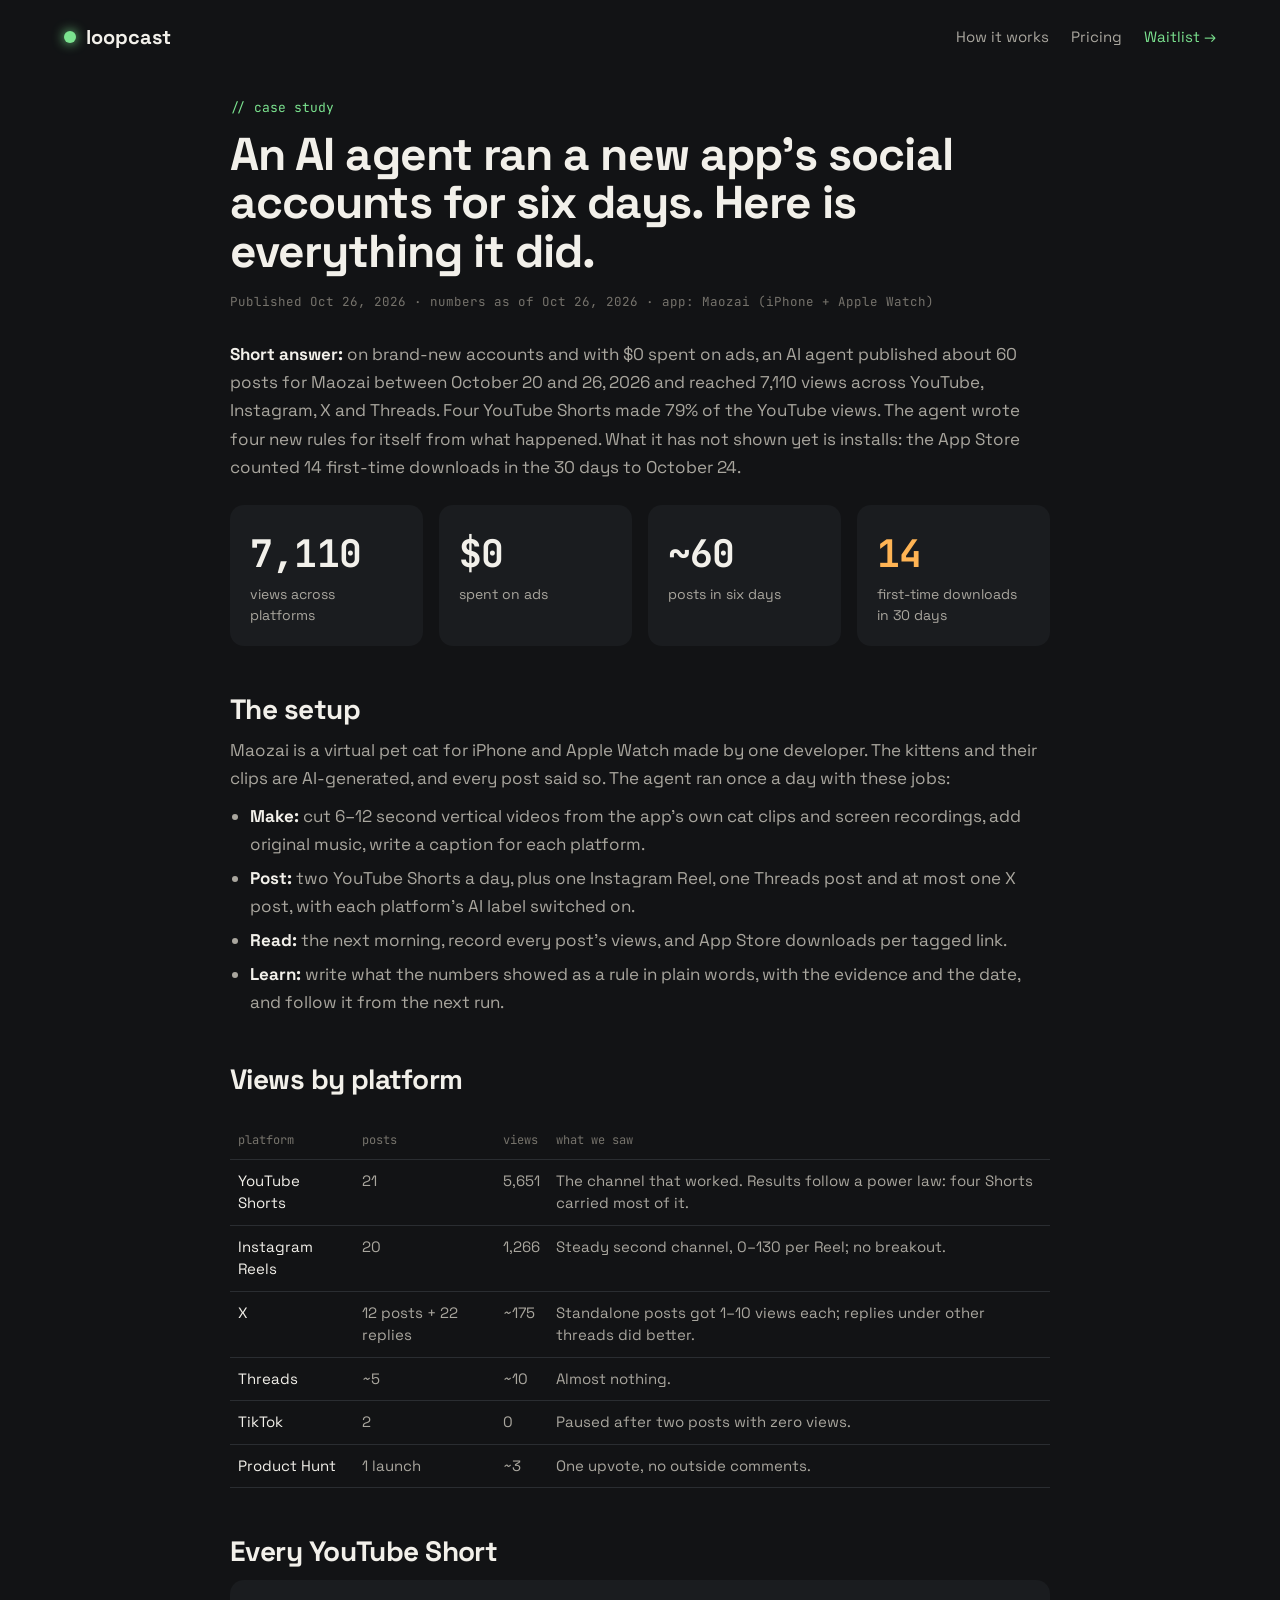
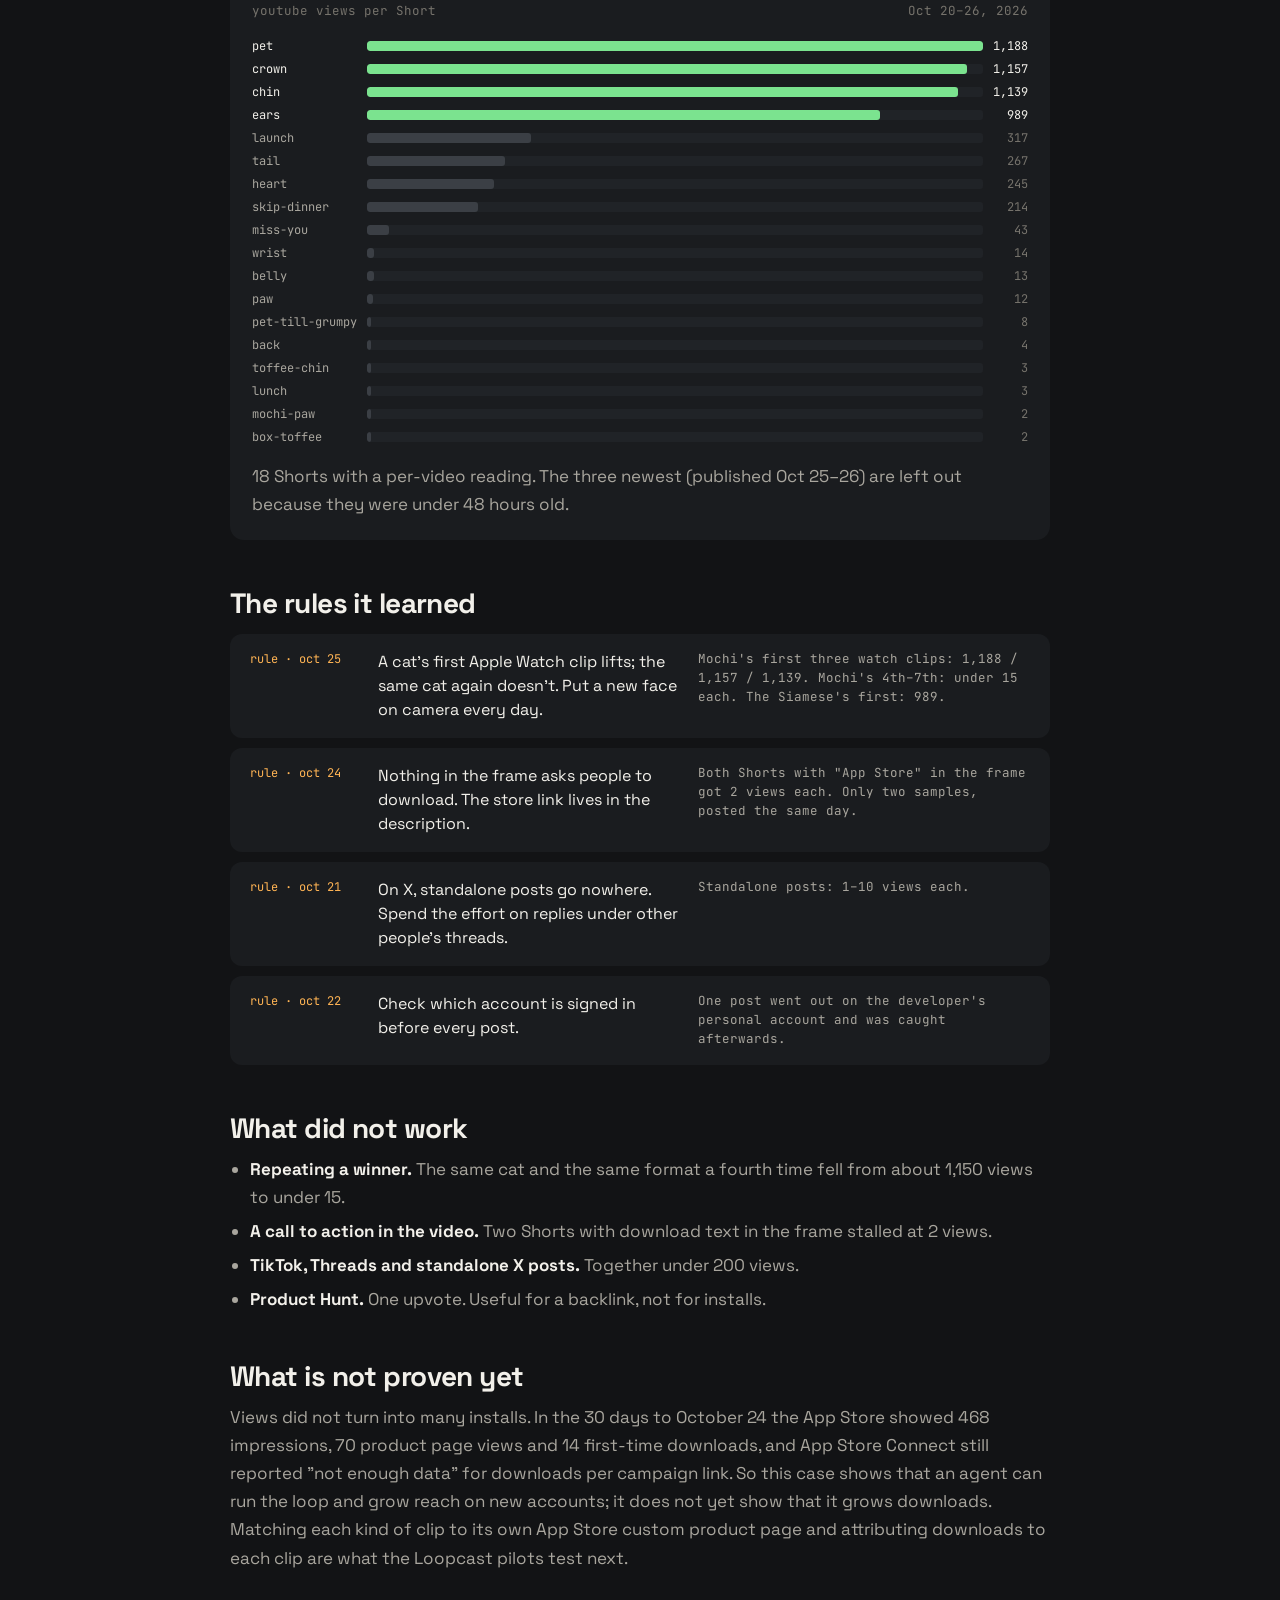
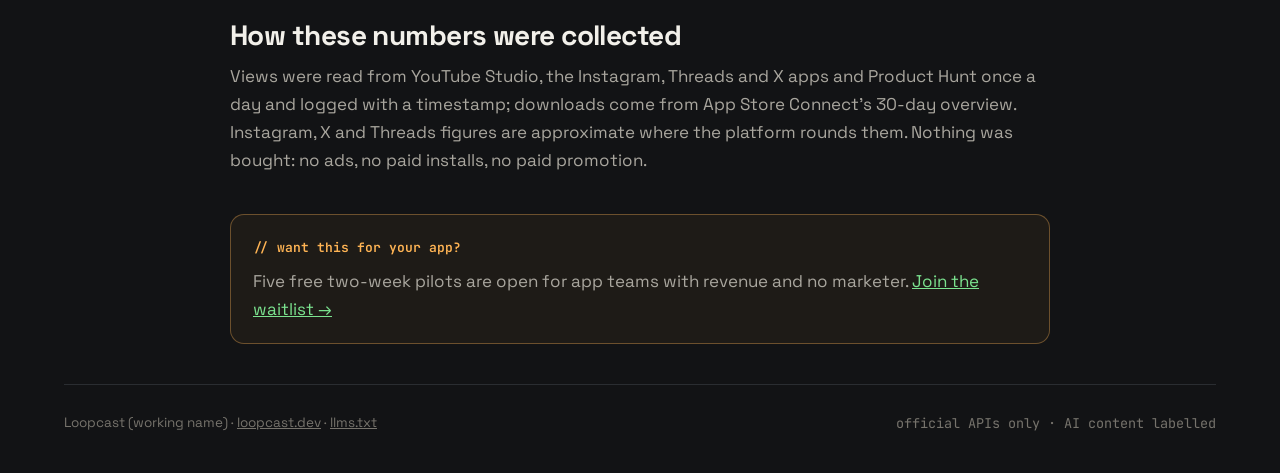
==== maozai-case-study.html @ e82ed178 "feat: SEO and GEO for loopcast.dev FAQ from one source into page, FAQPage JSON-LD and llms.txt; robo" ====
<!doctype html>
<html lang="en">
<head>
<meta charset="utf-8">
<meta name="viewport" content="width=device-width, initial-scale=1">
<title>Maozai case study: an AI agent ran a new app's socials</title>
<meta name="description" content="Six days of an AI agent running a solo developer's app on YouTube, Instagram, X and Threads: 7,110 views, $0 on ads, 14 downloads, and the rules it learned.">
<link rel="canonical" href="https://loopcast.dev/maozai-case-study.html">
<meta property="og:type" content="article">
<meta property="og:site_name" content="Loopcast">
<meta property="og:url" content="https://loopcast.dev/maozai-case-study.html">
<meta property="og:title" content="Maozai case study: an AI agent ran a new app's socials">
<meta property="og:description" content="7,110 views in 6 days with $0 on ads, 14 downloads, and every rule the agent learned from the data.">
<meta property="og:image" content="https://loopcast.dev/og.png">
<meta property="og:image:width" content="1200">
<meta property="og:image:height" content="630">
<meta name="twitter:card" content="summary_large_image">
<meta name="twitter:image" content="https://loopcast.dev/og.png">
<meta name="theme-color" content="#121315">
<link rel="icon" href="/favicon.svg" type="image/svg+xml">
<link rel="apple-touch-icon" href="/apple-touch-icon.png">
<link rel="manifest" href="/site.webmanifest">
<link rel="preconnect" href="https://fonts.googleapis.com">
<link rel="preconnect" href="https://fonts.gstatic.com" crossorigin>
<link href="https://fonts.googleapis.com/css2?family=Space+Grotesk:wght@400;500;700&family=JetBrains+Mono:wght@400;600&display=swap" rel="stylesheet">
<script type="application/ld+json">{"@context":"https://schema.org","@type":"Article","headline":"Maozai case study: an AI agent ran a new app's social accounts for six days","description":"Six days of an AI agent running a solo developer's iPhone and Apple Watch app on YouTube, Instagram, X and Threads: 7,110 views, $0 on ads, 14 first-time downloads, and the rules it learned.","datePublished":"2026-10-26","dateModified":"2026-10-26","image":"https://loopcast.dev/og.png","mainEntityOfPage":"https://loopcast.dev/maozai-case-study.html","author":{"@type":"Organization","name":"Loopcast","url":"https://loopcast.dev/"},"publisher":{"@type":"Organization","name":"Loopcast","url":"https://loopcast.dev/","logo":{"@type":"ImageObject","url":"https://loopcast.dev/apple-touch-icon.png"}},"about":{"@type":"MobileApplication","name":"Maozai: Virtual Pet Cat","operatingSystem":"iOS, watchOS","applicationCategory":"LifestyleApplication","url":"https://pocketcat.app/"}}</script>
<link rel="stylesheet" href="/style.css">
<style>
.article{max-width:820px;margin:0 auto;padding:24px 0 40px}
.article h1{font-size:46px;line-height:1.06;letter-spacing:-.02em;font-weight:700}
.article .meta{font-family:"JetBrains Mono",monospace;font-size:12.5px;color:var(--soft);margin:16px 0 28px}
.article h2{font-size:28px;margin:48px 0 12px}
.article p,.article li{color:var(--body);font-size:17px;line-height:1.65}
.article p+p{margin-top:12px}
.article ul{margin:10px 0 0 20px}
.article li{margin:6px 0}
.article strong{color:var(--ink)}
.article .stats{margin-top:24px}
table.t{width:100%;border-collapse:collapse;margin-top:14px;font-size:15px}
table.t th,table.t td{text-align:left;padding:10px 8px;border-bottom:1px solid var(--line);vertical-align:top}
table.t th{font-family:"JetBrains Mono",monospace;font-size:12px;color:var(--soft);font-weight:400}
table.t td{color:var(--body)}
table.t td:first-child{color:var(--ink)}
.tablewrap{overflow-x:auto}
@media(max-width:760px){.article h1{font-size:32px}.article h2{font-size:23px}}
</style>
</head>
<body>
<div class="wrap">
<nav>
 <a class="logo" href="/"><i></i>loopcast</a>
 <div class="links"><a href="/#loop">How it works</a><a href="/#pricing">Pricing</a><a href="/#join" class="cta">Waitlist →</a></div>
</nav>

<main class="article">
 <div class="label">// case study</div>
 <h1>An AI agent ran a new app's social accounts for six days. Here is everything it did.</h1>
 <p class="meta">Published Oct 26, 2026 · numbers as of Oct 26, 2026 · app: Maozai (iPhone + Apple Watch)</p>

 <p><strong>Short answer:</strong> on brand-new accounts and with $0 spent on ads, an AI agent published about 60 posts for Maozai between October 20 and 26, 2026 and reached 7,110 views across YouTube, Instagram, X and Threads. Four YouTube Shorts made 79% of the YouTube views. The agent wrote four new rules for itself from what happened. What it has not shown yet is installs: the App Store counted 14 first-time downloads in the 30 days to October 24.</p>

 <div class="stats">
  <div class="stat"><div class="v mono">7,110</div><div class="k">views across platforms</div></div>
  <div class="stat"><div class="v mono">$0</div><div class="k">spent on ads</div></div>
  <div class="stat"><div class="v mono">~60</div><div class="k">posts in six days</div></div>
  <div class="stat warn"><div class="v mono">14</div><div class="k">first-time downloads in 30 days</div></div>
 </div>

 <h2>The setup</h2>
 <p>Maozai is a virtual pet cat for iPhone and Apple Watch made by one developer. The kittens and their clips are AI-generated, and every post said so. The agent ran once a day with these jobs:</p>
 <ul>
  <li><strong>Make:</strong> cut 6–12 second vertical videos from the app's own cat clips and screen recordings, add original music, write a caption for each platform.</li>
  <li><strong>Post:</strong> two YouTube Shorts a day, plus one Instagram Reel, one Threads post and at most one X post, with each platform's AI label switched on.</li>
  <li><strong>Read:</strong> the next morning, record every post's views, and App Store downloads per tagged link.</li>
  <li><strong>Learn:</strong> write what the numbers showed as a rule in plain words, with the evidence and the date, and follow it from the next run.</li>
 </ul>

 <h2>Views by platform</h2>
 <div class="tablewrap"><table class="t">
  <tr><th>platform</th><th>posts</th><th>views</th><th>what we saw</th></tr>
  <tr><td>YouTube Shorts</td><td>21</td><td>5,651</td><td>The channel that worked. Results follow a power law: four Shorts carried most of it.</td></tr>
  <tr><td>Instagram Reels</td><td>20</td><td>1,266</td><td>Steady second channel, 0–130 per Reel; no breakout.</td></tr>
  <tr><td>X</td><td>12 posts + 22 replies</td><td>~175</td><td>Standalone posts got 1–10 views each; replies under other threads did better.</td></tr>
  <tr><td>Threads</td><td>~5</td><td>~10</td><td>Almost nothing.</td></tr>
  <tr><td>TikTok</td><td>2</td><td>0</td><td>Paused after two posts with zero views.</td></tr>
  <tr><td>Product Hunt</td><td>1 launch</td><td>~3</td><td>One upvote, no outside comments.</td></tr>
 </table></div>

 <h2>Every YouTube Short</h2>
 <div class="panel" style="margin-top:14px">
  <h4><span>youtube views per Short</span><span>Oct 20–26, 2026</span></h4>
  <div class="chart" id="chart"></div>
  <p class="note">18 Shorts with a per-video reading. The three newest (published Oct 25–26) are left out because they were under 48 hours old.</p>
 </div>

 <h2>The rules it learned</h2>
 <div class="rules">
  <div class="rule"><div class="d">rule · oct 25</div><div class="txt">A cat's first Apple Watch clip lifts; the same cat again doesn't. Put a new face on camera every day.</div><div class="ev">Mochi's first three watch clips: 1,188 / 1,157 / 1,139. Mochi's 4th–7th: under 15 each. The Siamese's first: 989.</div></div>
  <div class="rule"><div class="d">rule · oct 24</div><div class="txt">Nothing in the frame asks people to download. The store link lives in the description.</div><div class="ev">Both Shorts with "App Store" in the frame got 2 views each. Only two samples, posted the same day.</div></div>
  <div class="rule"><div class="d">rule · oct 21</div><div class="txt">On X, standalone posts go nowhere. Spend the effort on replies under other people's threads.</div><div class="ev">Standalone posts: 1–10 views each.</div></div>
  <div class="rule"><div class="d">rule · oct 22</div><div class="txt">Check which account is signed in before every post.</div><div class="ev">One post went out on the developer's personal account and was caught afterwards.</div></div>
 </div>

 <h2>What did not work</h2>
 <ul>
  <li><strong>Repeating a winner.</strong> The same cat and the same format a fourth time fell from about 1,150 views to under 15.</li>
  <li><strong>A call to action in the video.</strong> Two Shorts with download text in the frame stalled at 2 views.</li>
  <li><strong>TikTok, Threads and standalone X posts.</strong> Together under 200 views.</li>
  <li><strong>Product Hunt.</strong> One upvote. Useful for a backlink, not for installs.</li>
 </ul>

 <h2>What is not proven yet</h2>
 <p>Views did not turn into many installs. In the 30 days to October 24 the App Store showed 468 impressions, 70 product page views and 14 first-time downloads, and App Store Connect still reported "not enough data" for downloads per campaign link. So this case shows that an agent can run the loop and grow reach on new accounts; it does not yet show that it grows downloads. Matching each kind of clip to its own App Store custom product page and attributing downloads to each clip are what the Loopcast pilots test next.</p>

 <h2>How these numbers were collected</h2>
 <p>Views were read from YouTube Studio, the Instagram, Threads and X apps and Product Hunt once a day and logged with a timestamp; downloads come from App Store Connect's 30-day overview. Instagram, X and Threads figures are approximate where the platform rounds them. Nothing was bought: no ads, no paid installs, no paid promotion.</p>

 <div class="honest" style="margin-top:40px">
  <b>// want this for your app?</b>
  <p>Five free two-week pilots are open for app teams with revenue and no marketer. <a href="/#join" style="color:var(--green)">Join the waitlist →</a></p>
 </div>
</main>

<footer><span>Loopcast (working name) · <a href="/">loopcast.dev</a> · <a href="/llms.txt">llms.txt</a></span><span class="mono">official APIs only · AI content labelled</span></footer>
</div>
<script>
const shorts = [
  ["pet", 1188, 1], ["crown", 1157, 1], ["chin", 1139, 1], ["ears", 989, 1],
  ["launch", 317], ["tail", 267], ["heart", 245], ["skip-dinner", 214], ["miss-you", 43],
  ["wrist", 14], ["belly", 13], ["paw", 12], ["pet-till-grumpy", 8], ["back", 4],
  ["toffee-chin", 3], ["lunch", 3], ["mochi-paw", 2], ["box-toffee", 2]
];
const max = shorts[0][1];
document.getElementById("chart").innerHTML = shorts.map(([n, v, hit]) =>
  `<div class="${hit ? "hit" : ""}"><span class="nm">${n}</span><span class="tr"><i style="width:${Math.max(v / max * 100, 0.6)}%"></i></span><span class="vv">${v.toLocaleString("en-US")}</span></div>`
).join("");
</script>
<script defer src="https://static.cloudflareinsights.com/beacon.min.js" data-cf-beacon='{"token": "4d3c9769af3f4855999fc5357072c7f0"}'></script>
</body>
</html>
---- style.css ----
:root{--bg:#121315;--panel:#1A1C1F;--panel2:#202327;--line:#2A2D31;--ink:#F2F0EA;--body:#A9A69E;--soft:#76736C;--green:#7BE38F;--amber:#FFB454;--red:#FF7A6B;--blue:#8DB8FF}
*{box-sizing:border-box;margin:0;padding:0}
html{scroll-behavior:smooth}
@media(prefers-reduced-motion:reduce){html{scroll-behavior:auto}}
body{background:var(--bg);color:var(--ink);font-family:"Space Grotesk",system-ui,sans-serif;-webkit-font-smoothing:antialiased;line-height:1.5;overflow-x:hidden}
.mono{font-family:"JetBrains Mono",ui-monospace,monospace}
a{color:inherit}
.wrap{max-width:1200px;margin:0 auto;padding:0 24px}
nav{display:flex;justify-content:space-between;align-items:center;padding:22px 0;font-size:15px}
.logo{font-weight:700;font-size:20px;display:flex;align-items:center;gap:10px;text-decoration:none}
.logo i{width:12px;height:12px;border-radius:50%;background:var(--green);box-shadow:0 0 12px var(--green)}
nav .links a{color:var(--body);text-decoration:none;margin-left:22px}
nav .links a:hover{color:var(--ink)}
nav .links a.cta{color:var(--green)}

/* hero */
.hero{display:grid;grid-template-columns:1fr 1.05fr;gap:48px;align-items:center;padding:48px 0 72px}
.eyebrow{font-family:"JetBrains Mono",monospace;font-size:12.5px;color:var(--soft);margin-bottom:18px}
h1{font-size:60px;line-height:1.02;letter-spacing:-.03em;font-weight:700}
h1 span{color:var(--green)}
.lede{color:var(--body);font-size:19px;margin:22px 0 30px;max-width:500px}
.quick{display:flex;gap:8px;max-width:470px}
input,select{padding:14px 16px;background:var(--panel);border:1px solid var(--line);border-radius:10px;color:var(--ink);font:inherit;font-size:16px;width:100%}
input:focus,select:focus{outline:2px solid var(--green);outline-offset:1px;border-color:transparent}
.quick input{flex:1}
button{padding:14px 20px;border:0;border-radius:10px;background:var(--green);color:#0B1A0F;font:inherit;font-weight:700;font-size:15px;cursor:pointer;white-space:nowrap}
button:hover{filter:brightness(1.08)}
.fine{font-family:"JetBrains Mono",monospace;font-size:12px;color:var(--soft);margin-top:12px}

.term{background:var(--panel);border:1px solid var(--line);border-radius:14px;overflow:hidden;font-family:"JetBrains Mono",monospace;font-size:13.5px;min-width:0}
.bar{display:flex;gap:7px;padding:12px 14px;border-bottom:1px solid var(--line);align-items:center;color:var(--soft);font-size:12px}
.bar i{width:10px;height:10px;border-radius:50%;background:#3A3D42;flex:none}
.bar span{margin-left:10px;white-space:nowrap;overflow:hidden;text-overflow:ellipsis}
.log{padding:16px 18px;line-height:1.85;min-height:330px}
.log>div{white-space:nowrap;overflow:hidden;text-overflow:ellipsis}
.log>div.hide{visibility:hidden}
.t{color:var(--soft)}.g{color:var(--green)}.a{color:var(--amber)}.r{color:var(--red)}.w{color:var(--ink)}.b{color:var(--blue)}
.rulebox{margin:6px 0 4px;padding:10px 12px;border-left:2px solid var(--amber);background:rgba(255,180,84,.07);white-space:normal!important;line-height:1.6}
.cursor{display:inline-block;width:8px;height:15px;background:var(--green);vertical-align:-2px;animation:blink 1s steps(1) infinite}
@keyframes blink{50%{opacity:0}}
@media(prefers-reduced-motion:reduce){.cursor{animation:none}}

/* sections */
section.block{padding:72px 0;border-top:1px solid var(--line)}
.label{font-family:"JetBrains Mono",monospace;font-size:13px;color:var(--green);margin-bottom:12px}
h2{font-size:40px;line-height:1.08;letter-spacing:-.02em;font-weight:700;max-width:760px}
.sub{color:var(--body);font-size:17px;max-width:680px;margin-top:14px}

/* loop */
.loop{display:grid;grid-template-columns:repeat(3,1fr);gap:1px;background:var(--line);border:1px solid var(--line);border-radius:14px;overflow:hidden;margin-top:36px}
.step{background:var(--bg);padding:24px}
.step .n{font-family:"JetBrains Mono",monospace;color:var(--green);font-size:13px;font-weight:600;display:flex;justify-content:space-between;gap:8px}
.state{font-weight:400;font-size:11.5px;padding:2px 8px;border-radius:99px;white-space:nowrap}
.state.ok{color:var(--green);background:rgba(123,227,143,.1)}
.state.wip{color:var(--amber);background:rgba(255,180,84,.1)}
.state.ask{color:var(--blue);background:rgba(141,184,255,.1)}
.step h3{font-size:20px;margin:10px 0 6px}
.step p{color:var(--body);font-size:14.5px}
.legend{display:flex;gap:16px;flex-wrap:wrap;margin-top:14px;font-family:"JetBrains Mono",monospace;font-size:12px;color:var(--soft)}

/* case */
.stats{display:grid;grid-template-columns:repeat(4,1fr);gap:16px;margin-top:36px}
.stat{background:var(--panel);border-radius:14px;padding:20px}
.stat .v{font-size:38px;font-weight:700;letter-spacing:-.02em}
.stat .k{color:var(--body);font-size:14px;margin-top:2px}
.stat.warn .v{color:var(--amber)}
.case{display:grid;grid-template-columns:1.3fr 1fr;gap:16px;margin-top:16px}
.panel{background:var(--panel);border-radius:14px;padding:22px;min-width:0}
.panel h4{font-family:"JetBrains Mono",monospace;font-size:12.5px;color:var(--soft);font-weight:400;margin-bottom:16px;display:flex;justify-content:space-between;gap:12px}
.chart{display:grid;grid-template-columns:auto 1fr auto;gap:5px 10px;align-items:center;font-family:"JetBrains Mono",monospace;font-size:12px}
.chart .nm{color:var(--body);white-space:nowrap}
.chart .tr{height:10px;background:var(--panel2);border-radius:3px;overflow:hidden}
.chart .tr i{display:block;height:100%;background:#3B3F45;border-radius:3px}
.chart .hit .tr i{background:var(--green)}
.chart .hit .nm,.chart .hit .vv{color:var(--ink)}
.chart>div{display:contents}
.chart .vv{color:var(--soft);text-align:right}
.note{color:var(--body);font-size:14px;margin-top:16px}
.vids{display:grid;grid-template-columns:1fr 1fr;gap:10px}
.vid{position:relative;border-radius:12px;overflow:hidden;background:#F7F3EE;aspect-ratio:9/13}
.vid video{width:100%;height:100%;object-fit:cover;object-position:center 30%;display:block}
.vid span{position:absolute;left:8px;bottom:8px;background:rgba(18,19,21,.85);color:var(--green);font-family:"JetBrains Mono",monospace;font-size:12px;padding:4px 8px;border-radius:6px}
.rules{margin-top:16px;display:grid;gap:10px}
.rule{display:grid;grid-template-columns:110px 1fr 1.1fr;gap:18px;background:var(--panel);border-radius:12px;padding:16px 20px;align-items:start}
.rule .d{font-family:"JetBrains Mono",monospace;font-size:12px;color:var(--amber)}
.rule .txt{font-size:16px}
.rule .ev{font-family:"JetBrains Mono",monospace;font-size:12.5px;color:var(--body)}
.honest{margin-top:16px;border:1px solid rgba(255,180,84,.35);background:rgba(255,180,84,.05);border-radius:14px;padding:20px 22px}
.honest b{color:var(--amber);font-family:"JetBrains Mono",monospace;font-size:13px;font-weight:600}
.honest p{color:var(--body);margin-top:8px;font-size:15px}

/* control */
.tiers{display:grid;grid-template-columns:1fr 1fr;gap:16px;margin-top:36px}
.tiers ul{list-style:none;margin-top:6px}
.tiers li{padding:9px 0;border-bottom:1px solid var(--line);color:var(--ink);font-size:15.5px;display:flex;gap:10px}
.tiers li:last-child{border:0}
.tiers li::before{font-family:"JetBrains Mono",monospace;font-size:13px;padding-top:2px}
.auto li::before{content:"auto";color:var(--green)}
.yes li::before{content:"you ok";color:var(--blue)}
.never{margin-top:16px;color:var(--body);font-size:15px}
.never b{color:var(--red);font-family:"JetBrains Mono",monospace;font-weight:600;font-size:13px;margin-right:8px}

/* pricing */
.plans{display:grid;grid-template-columns:repeat(3,1fr);gap:16px;margin-top:36px}
.plan{background:var(--panel);border-radius:14px;padding:24px;display:flex;flex-direction:column}
.plan.main{outline:1px solid var(--green)}
.plan .nm{font-family:"JetBrains Mono",monospace;font-size:13px;color:var(--soft)}
.plan .pr{font-size:40px;font-weight:700;margin:6px 0 2px;letter-spacing:-.02em}
.plan .pr small{font-size:16px;color:var(--soft);font-weight:400}
.plan .for{color:var(--body);font-size:14.5px;margin-bottom:14px}
.plan ul{list-style:none;color:var(--ink);font-size:15px}
.plan li{padding:6px 0 6px 18px;position:relative}
.plan li::before{content:"›";position:absolute;left:2px;color:var(--green)}

/* faq */
.faq{margin-top:28px;display:grid;gap:10px;max-width:860px}
details{background:var(--panel);border-radius:12px;padding:16px 20px}
summary{cursor:pointer;font-weight:500;font-size:17px;list-style:none;display:flex;justify-content:space-between;gap:12px}
summary::-webkit-details-marker{display:none}
summary::after{content:"+";font-family:"JetBrains Mono",monospace;color:var(--green)}
details[open] summary::after{content:"−"}
details p{color:var(--body);margin-top:10px;font-size:15.5px}

/* waitlist */
.join{display:grid;grid-template-columns:1fr 1fr;gap:48px;align-items:start}
.form{background:var(--panel);border-radius:14px;padding:24px;display:grid;gap:14px}
.form label{display:grid;gap:6px;font-size:14px;color:var(--body)}
.chips{display:flex;flex-wrap:wrap;gap:8px}
.chips label{display:flex;align-items:center;gap:8px;background:var(--panel2);padding:9px 12px;border-radius:99px;font-size:14px;color:var(--ink);cursor:pointer}
.chips input{width:auto;accent-color:var(--green)}
.ok-msg{display:none;font-family:"JetBrains Mono",monospace;font-size:14px;color:var(--green);line-height:1.7}
.form.done .fields{display:none}
.form.done .ok-msg{display:block}
.fields{display:grid;gap:14px}
.hp{position:absolute;left:-9999px;width:1px;height:1px;overflow:hidden}
.err{color:var(--red);font-size:13px;min-height:1em}
footer{border-top:1px solid var(--line);padding:28px 0 40px;color:var(--soft);font-size:13.5px;display:flex;justify-content:space-between;gap:16px;flex-wrap:wrap}

@media(max-width:960px){
 .loop{grid-template-columns:1fr 1fr}
 .case{grid-template-columns:1fr}
 .stats{grid-template-columns:1fr 1fr}
 .rule{grid-template-columns:1fr;gap:6px}
 .plans{grid-template-columns:1fr}
}
@media(max-width:760px){
 nav .links a:not(.cta){display:none}
 .hero{grid-template-columns:1fr;padding:16px 0 56px}
 h1{font-size:40px}
 h2{font-size:30px}
 .lede{font-size:17px}
 .quick{flex-direction:column}
 .term{font-size:11.5px}
 .log{padding:14px;min-height:0}
 .loop{grid-template-columns:1fr}
 .tiers{grid-template-columns:1fr}
 .join{grid-template-columns:1fr;gap:28px}
 section.block{padding:56px 0}
 .stat .v{font-size:30px}
}
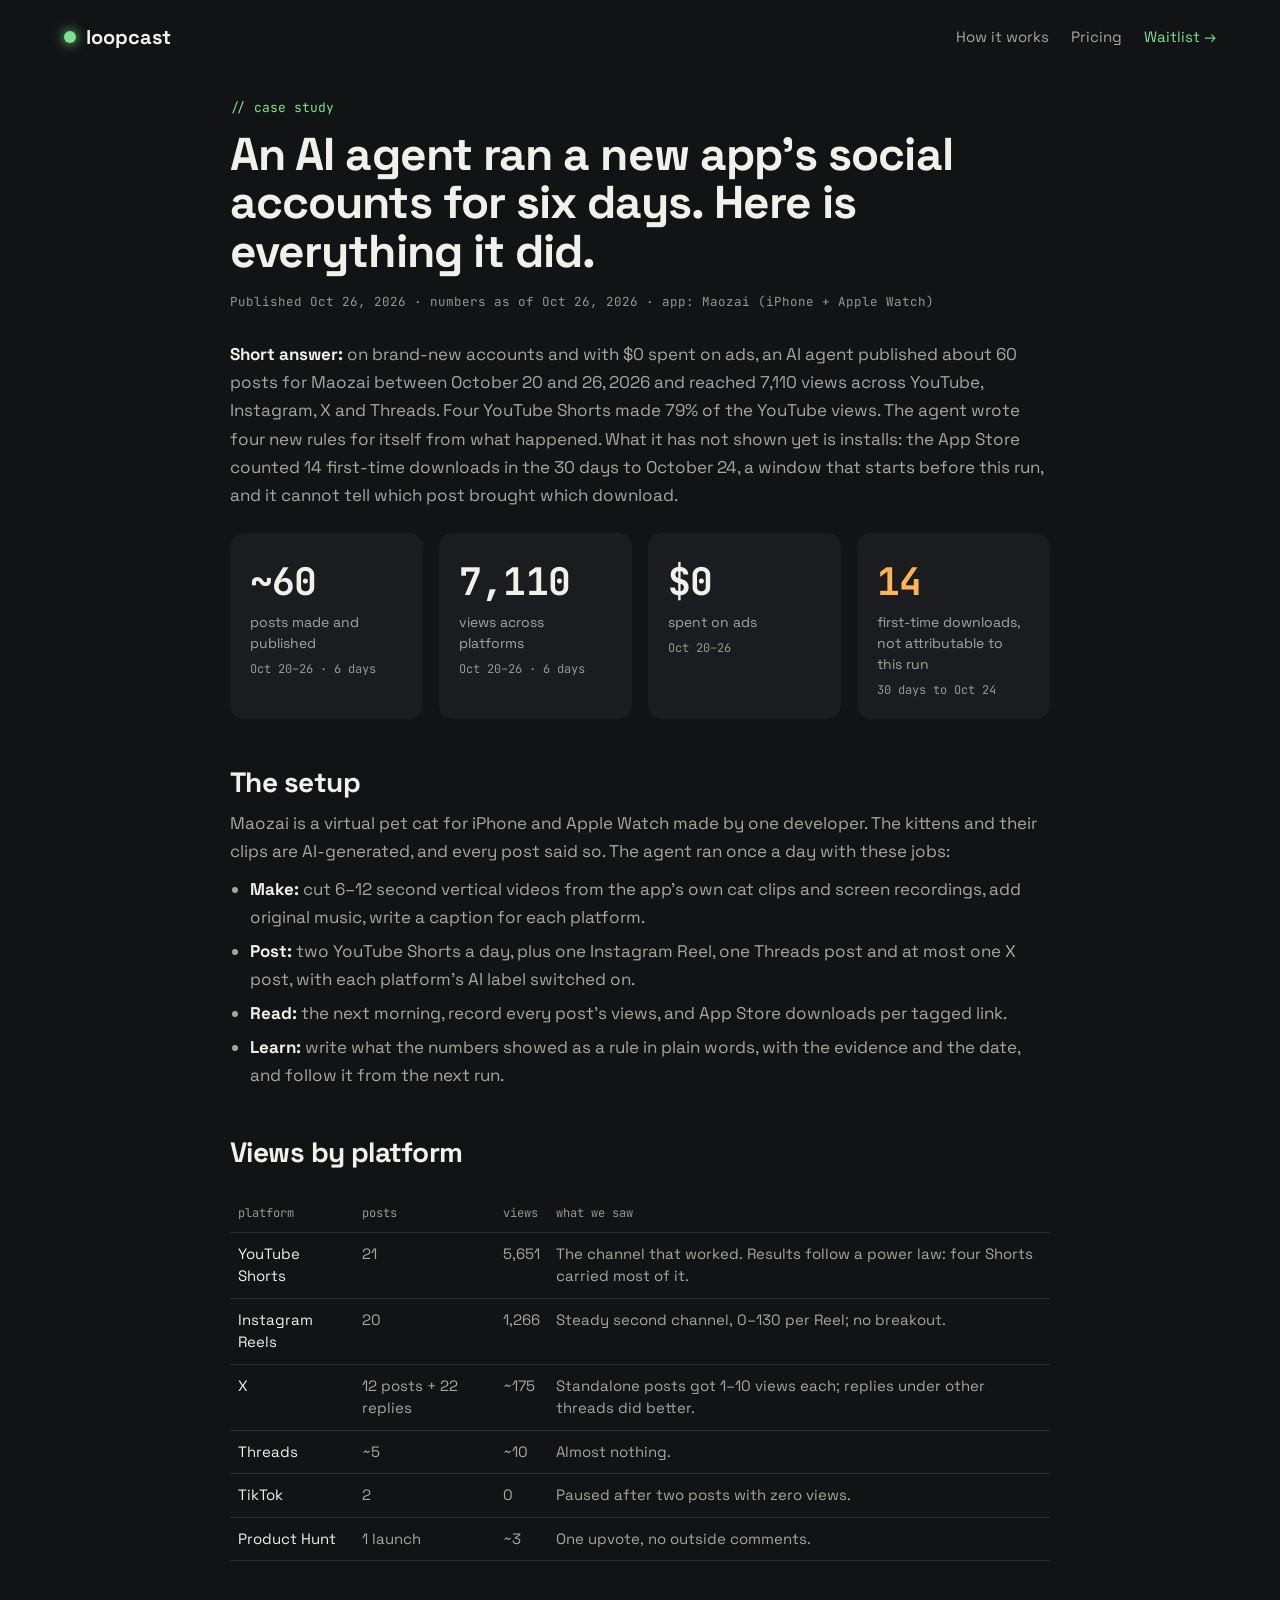
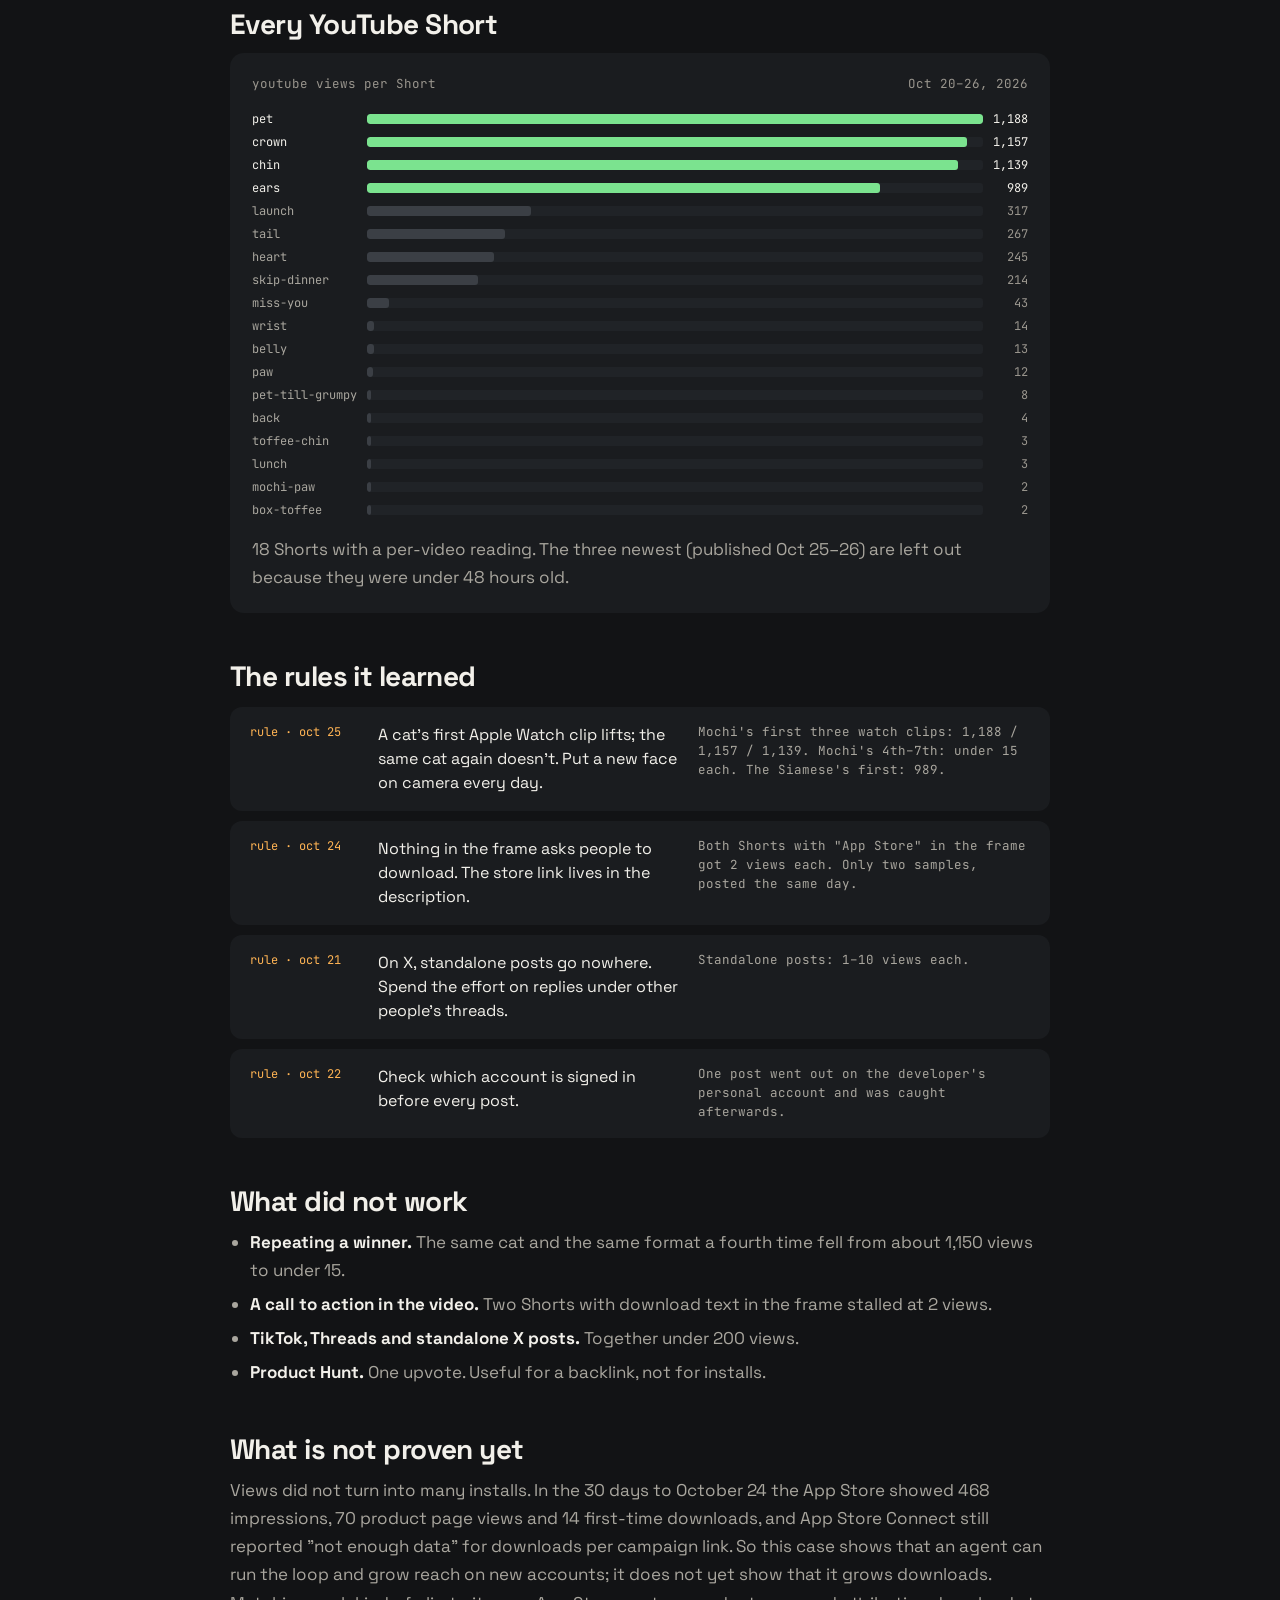
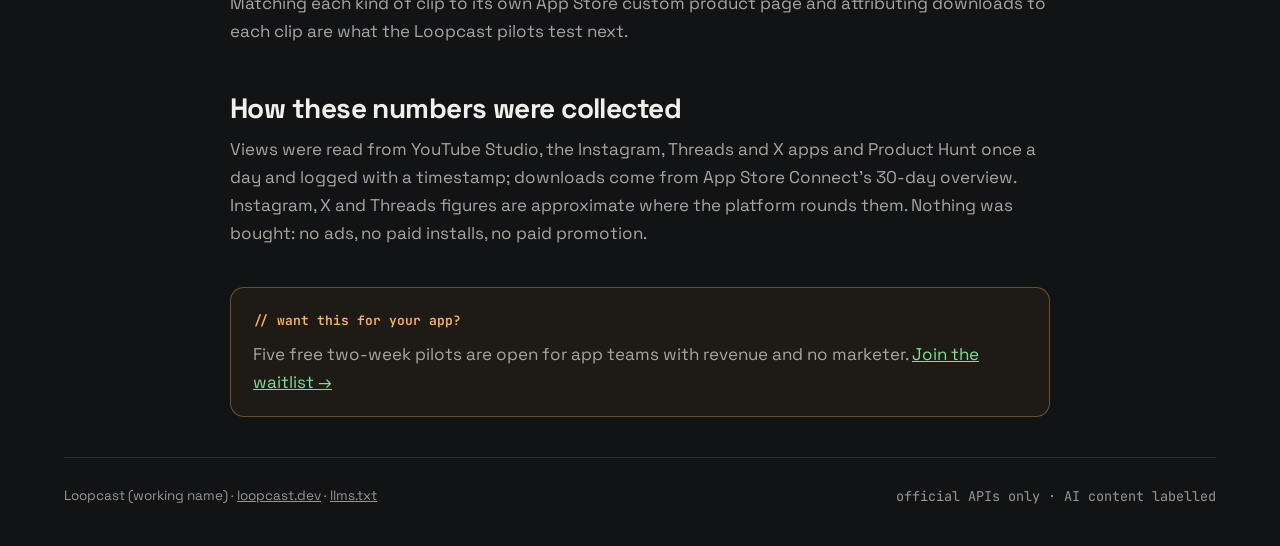
==== commit 58b502ac: "feat: product-first home, concrete plan quotas, planned features marked Hero leads with the daily vi" ====
--- a/maozai-case-study.html
+++ b/maozai-case-study.html
@@ -57,13 +57,13 @@
  <h1>An AI agent ran a new app's social accounts for six days. Here is everything it did.</h1>
  <p class="meta">Published Oct 26, 2026 · numbers as of Oct 26, 2026 · app: Maozai (iPhone + Apple Watch)</p>
 
- <p><strong>Short answer:</strong> on brand-new accounts and with $0 spent on ads, an AI agent published about 60 posts for Maozai between October 20 and 26, 2026 and reached 7,110 views across YouTube, Instagram, X and Threads. Four YouTube Shorts made 79% of the YouTube views. The agent wrote four new rules for itself from what happened. What it has not shown yet is installs: the App Store counted 14 first-time downloads in the 30 days to October 24.</p>
+ <p><strong>Short answer:</strong> on brand-new accounts and with $0 spent on ads, an AI agent published about 60 posts for Maozai between October 20 and 26, 2026 and reached 7,110 views across YouTube, Instagram, X and Threads. Four YouTube Shorts made 79% of the YouTube views. The agent wrote four new rules for itself from what happened. What it has not shown yet is installs: the App Store counted 14 first-time downloads in the 30 days to October 24, a window that starts before this run, and it cannot tell which post brought which download.</p>
 
  <div class="stats">
-  <div class="stat"><div class="v mono">7,110</div><div class="k">views across platforms</div></div>
-  <div class="stat"><div class="v mono">$0</div><div class="k">spent on ads</div></div>
-  <div class="stat"><div class="v mono">~60</div><div class="k">posts in six days</div></div>
-  <div class="stat warn"><div class="v mono">14</div><div class="k">first-time downloads in 30 days</div></div>
+  <div class="stat"><div class="v mono">~60</div><div class="k">posts made and published</div><div class="when">Oct 20–26 · 6 days</div></div>
+  <div class="stat"><div class="v mono">7,110</div><div class="k">views across platforms</div><div class="when">Oct 20–26 · 6 days</div></div>
+  <div class="stat"><div class="v mono">$0</div><div class="k">spent on ads</div><div class="when">Oct 20–26</div></div>
+  <div class="stat warn"><div class="v mono">14</div><div class="k">first-time downloads, not attributable to this run</div><div class="when">30 days to Oct 24</div></div>
  </div>
 
  <h2>The setup</h2>
--- a/style.css
+++ b/style.css
@@ -1,4 +1,4 @@
-:root{--bg:#121315;--panel:#1A1C1F;--panel2:#202327;--line:#2A2D31;--ink:#F2F0EA;--body:#A9A69E;--soft:#76736C;--green:#7BE38F;--amber:#FFB454;--red:#FF7A6B;--blue:#8DB8FF}
+:root{--bg:#121315;--panel:#1A1C1F;--panel2:#202327;--line:#2A2D31;--ink:#F2F0EA;--body:#A9A69E;--soft:#9A968E;--green:#7BE38F;--amber:#FFB454;--red:#FF7A6B;--blue:#8DB8FF}
 *{box-sizing:border-box;margin:0;padding:0}
 html{scroll-behavior:smooth}
 @media(prefers-reduced-motion:reduce){html{scroll-behavior:auto}}
@@ -158,3 +158,46 @@
  section.block{padding:56px 0}
  .stat .v{font-size:30px}
 }
+
+/* v2: product-first home */
+.hero-proof{display:grid;grid-template-columns:220px 1fr;gap:16px;align-items:stretch;min-width:0}
+.phone{position:relative;border-radius:22px;overflow:hidden;background:#F7F3EE;aspect-ratio:9/16;border:6px solid #26292D}
+.phone video{width:100%;height:100%;object-fit:cover;display:block}
+.phone .views{position:absolute;left:8px;bottom:8px;background:rgba(18,19,21,.88);color:var(--green);font-family:"JetBrains Mono",monospace;font-size:12px;padding:4px 8px;border-radius:6px}
+.proofcap{font-family:"JetBrains Mono",monospace;font-size:12.5px;color:var(--soft);margin-top:10px}
+.hero-proof .term .log{min-height:0}
+.gets{display:grid;grid-template-columns:repeat(3,1fr);gap:16px;margin-top:36px}
+.get{background:var(--panel);border-radius:14px;padding:22px;display:flex;flex-direction:column;gap:8px}
+.get h3{font-size:20px}
+.get p{color:var(--body);font-size:15px}
+.tag{display:inline-block;font-family:"JetBrains Mono",monospace;font-size:11.5px;padding:2px 8px;border-radius:99px;width:max-content}
+.tag.live{color:var(--green);background:rgba(123,227,143,.1)}
+.tag.plan{color:var(--amber);background:rgba(255,180,84,.1)}
+.example{margin-top:16px}
+.pilot{margin-top:28px;background:var(--panel);border-radius:14px;padding:22px 24px;display:grid;grid-template-columns:1.2fr 1fr 1fr;gap:24px;outline:1px solid var(--green)}
+.pilot h3{font-size:20px;margin-bottom:6px}
+.pilot .k{font-family:"JetBrains Mono",monospace;font-size:12.5px;color:var(--green);margin-bottom:6px}
+.pilot p,.pilot li{color:var(--ink);font-size:15px}
+.pilot ul{list-style:none}
+.pilot li{padding:3px 0 3px 16px;position:relative}
+.pilot li::before{content:"›";position:absolute;left:0;color:var(--green)}
+.plan li.planned{color:var(--body)}
+.plan li.planned::before{content:"○";color:var(--amber)}
+.plan .cta-btn{margin-top:auto;padding-top:18px}
+.plan .cta-btn a{display:block;text-align:center;padding:12px 14px;border-radius:10px;font-weight:700;font-size:15px;text-decoration:none;background:var(--panel2);color:var(--ink)}
+.plan.main .cta-btn a{background:var(--green);color:#0B1A0F}
+.plan .q{font-family:"JetBrains Mono",monospace;font-size:12px;color:var(--soft);margin:-2px 0 8px}
+.keyline{display:flex;gap:18px;flex-wrap:wrap;margin-top:14px;font-size:14px;color:var(--body)}
+.keyline span::before{margin-right:6px;font-family:"JetBrains Mono",monospace}
+.keyline .l::before{content:"›";color:var(--green)}
+.keyline .p::before{content:"○";color:var(--amber)}
+.extra{margin-top:14px;color:var(--body);font-size:15px}
+.stat .when{font-family:"JetBrains Mono",monospace;font-size:12px;color:var(--soft);margin-top:6px}
+@media(max-width:960px){.gets{grid-template-columns:1fr}.pilot{grid-template-columns:1fr;gap:16px}}
+@media(max-width:760px){.hero-proof{grid-template-columns:150px 1fr}}
+@media(max-width:480px){.hero-proof{grid-template-columns:1fr}.phone{max-width:220px}}
+.hero h1{font-size:52px}
+@media(min-width:761px){.hero{grid-template-columns:1.05fr 1fr}}
+.hero-proof{align-items:start}
+.hero-proof .log>div{white-space:normal}
+@media(max-width:760px){.hero h1{font-size:36px}}
